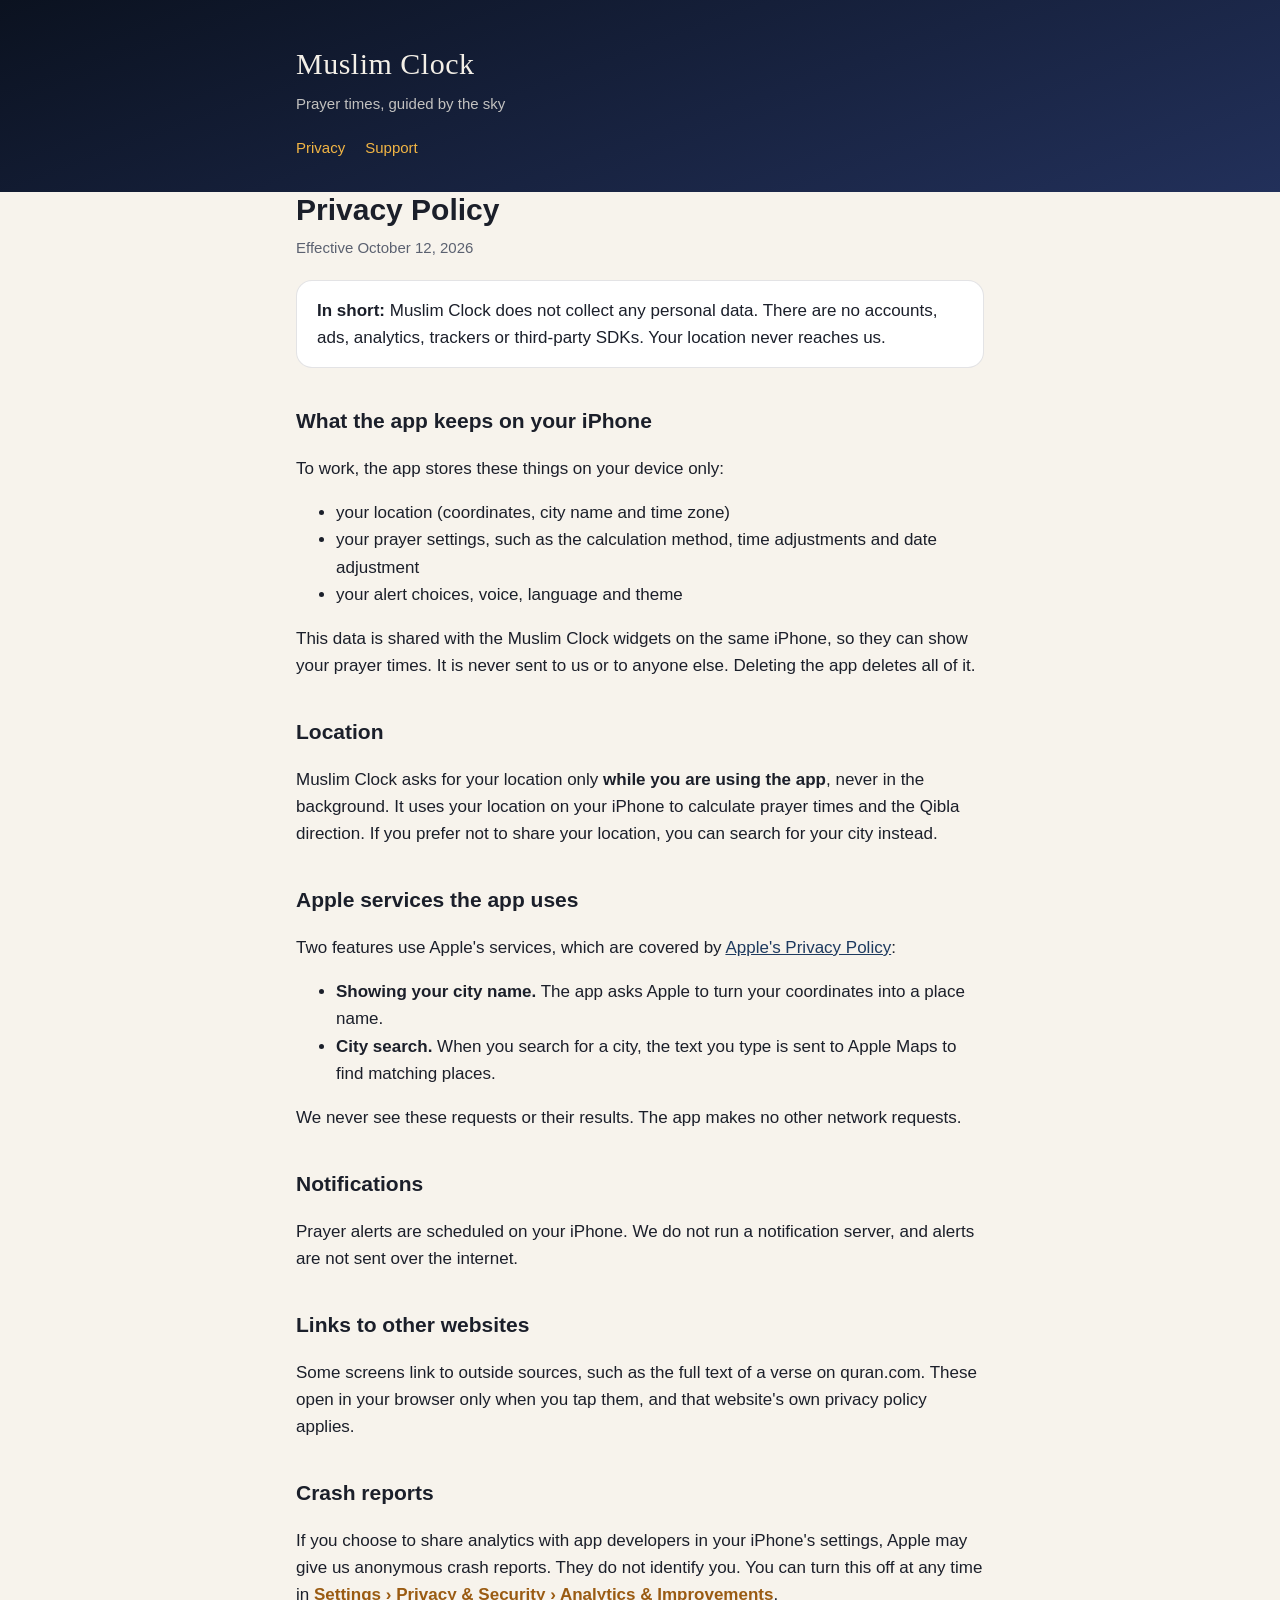
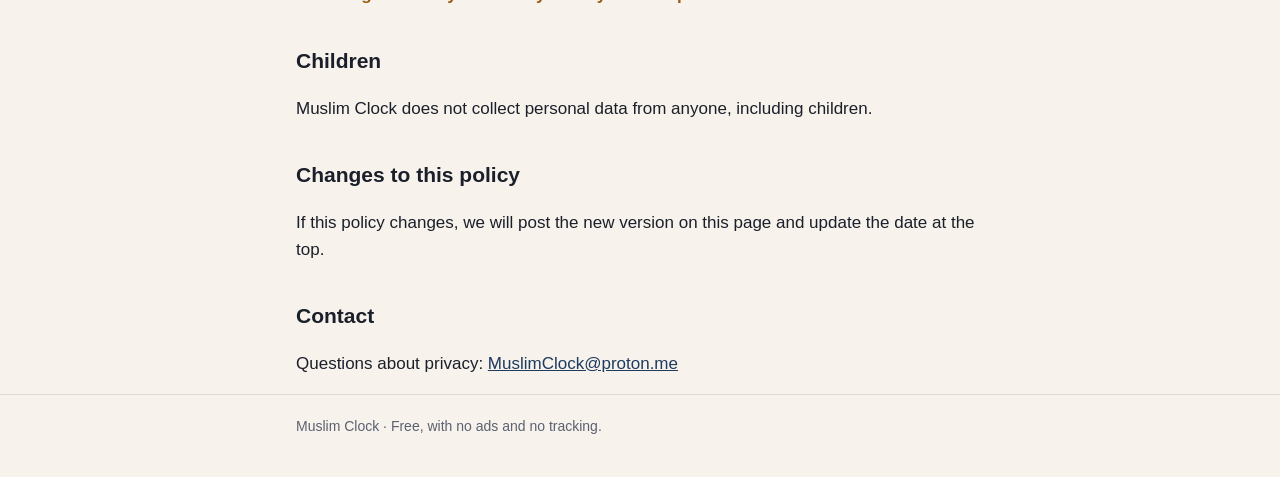
==== privacy.html @ 46ef985e "Add Muslim Clock privacy, support and landing pages Co-Authored-By: Claude Opus 5.5 <noreply@anthrop" ====
<!doctype html>
<html lang="en">
<head>
  <meta charset="utf-8">
  <meta name="viewport" content="width=device-width, initial-scale=1">
  <title>Privacy Policy · Muslim Clock</title>
  <meta name="description" content="Muslim Clock does not collect personal data. No accounts, ads, analytics or tracking.">
  <link rel="stylesheet" href="style.css">
</head>
<body>
  <header>
    <div class="wrap">
      <a class="brand" href="index.html">Muslim Clock</a>
      <span class="tagline">Prayer times, guided by the sky</span>
      <nav><a href="privacy.html">Privacy</a><a href="support.html">Support</a></nav>
    </div>
  </header>

  <main class="wrap">
    <h1>Privacy Policy</h1>
    <p class="meta">Effective October 12, 2026</p>

    <div class="card">
      <p><strong>In short:</strong> Muslim Clock does not collect any personal data. There are no accounts, ads, analytics, trackers or third-party SDKs. Your location never reaches us.</p>
    </div>

    <h2>What the app keeps on your iPhone</h2>
    <p>To work, the app stores these things on your device only:</p>
    <ul>
      <li>your location (coordinates, city name and time zone)</li>
      <li>your prayer settings, such as the calculation method, time adjustments and date adjustment</li>
      <li>your alert choices, voice, language and theme</li>
    </ul>
    <p>This data is shared with the Muslim Clock widgets on the same iPhone, so they can show your prayer times. It is never sent to us or to anyone else. Deleting the app deletes all of it.</p>

    <h2>Location</h2>
    <p>Muslim Clock asks for your location only <strong>while you are using the app</strong>, never in the background. It uses your location on your iPhone to calculate prayer times and the Qibla direction. If you prefer not to share your location, you can search for your city instead.</p>

    <h2>Apple services the app uses</h2>
    <p>Two features use Apple's services, which are covered by <a href="https://www.apple.com/legal/privacy/">Apple's Privacy Policy</a>:</p>
    <ul>
      <li><strong>Showing your city name.</strong> The app asks Apple to turn your coordinates into a place name.</li>
      <li><strong>City search.</strong> When you search for a city, the text you type is sent to Apple Maps to find matching places.</li>
    </ul>
    <p>We never see these requests or their results. The app makes no other network requests.</p>

    <h2>Notifications</h2>
    <p>Prayer alerts are scheduled on your iPhone. We do not run a notification server, and alerts are not sent over the internet.</p>

    <h2>Links to other websites</h2>
    <p>Some screens link to outside sources, such as the full text of a verse on quran.com. These open in your browser only when you tap them, and that website's own privacy policy applies.</p>

    <h2>Crash reports</h2>
    <p>If you choose to share analytics with app developers in your iPhone's settings, Apple may give us anonymous crash reports. They do not identify you. You can turn this off at any time in <span class="path">Settings › Privacy &amp; Security › Analytics &amp; Improvements</span>.</p>

    <h2>Children</h2>
    <p>Muslim Clock does not collect personal data from anyone, including children.</p>

    <h2>Changes to this policy</h2>
    <p>If this policy changes, we will post the new version on this page and update the date at the top.</p>

    <h2>Contact</h2>
    <p>Questions about privacy: <a href="mailto:MuslimClock@proton.me">MuslimClock@proton.me</a></p>
  </main>

  <footer><div class="wrap">Muslim Clock · Free, with no ads and no tracking.</div></footer>
</body>
</html>
---- style.css ----
/* Colours mirror spec/design-tokens.json (background, surface, text, primary, accent). */
:root {
  color-scheme: light dark;
  --bg: #F7F3EC;
  --surface: #FFFFFF;
  --text: #1B1F2A;
  --muted: #5B6170;
  --primary: #1E3A5F;
  --accent: #9A5B12;
  --line: rgba(27, 31, 42, 0.12);
}

@media (prefers-color-scheme: dark) {
  :root {
    --bg: #0B1220;
    --surface: #141C2E;
    --text: #F3EFE7;
    --muted: #A9B0BF;
    --primary: #9DBDF0;
    --accent: #F2B544;
    --line: rgba(243, 239, 231, 0.14);
  }
}

* { box-sizing: border-box; }

body {
  margin: 0;
  background: var(--bg);
  color: var(--text);
  font: 17px/1.6 -apple-system, BlinkMacSystemFont, "Segoe UI", Roboto, "Helvetica Neue", Arial, sans-serif;
}

header {
  background: linear-gradient(160deg, #0B1220, #22305A);
  color: #F3EFE7;
  padding: 40px 16px 32px;
}

header .wrap { display: flex; flex-direction: column; gap: 4px; }
header a { color: inherit; text-decoration: none; }
.brand { font-family: Georgia, "Times New Roman", serif; font-size: 30px; letter-spacing: 0.5px; }
.tagline { color: rgba(243, 239, 231, 0.78); font-size: 15px; }

nav { display: flex; gap: 20px; margin-top: 16px; font-size: 15px; }
nav a { color: #F2B544; }

.wrap { max-width: 720px; margin: 0 auto; padding: 0 16px; }
main { padding: 32px 0 48px; }

h1 { font-size: 30px; line-height: 1.2; margin: 0 0 8px; }
h2 { font-size: 21px; margin: 36px 0 8px; }
h3 { font-size: 17px; margin: 24px 0 4px; }
p, li { color: var(--text); }
.meta { color: var(--muted); font-size: 15px; margin-top: 0; }
a { color: var(--primary); }
strong { font-weight: 600; }

.card {
  background: var(--surface);
  border: 1px solid var(--line);
  border-radius: 16px;
  padding: 16px 20px;
  margin: 20px 0;
}
.card p:first-child { margin-top: 0; }
.card p:last-child, .card ul:last-child { margin-bottom: 0; }

.path { color: var(--accent); font-weight: 600; }

footer {
  border-top: 1px solid var(--line);
  color: var(--muted);
  font-size: 14px;
  padding: 20px 0 40px;
}
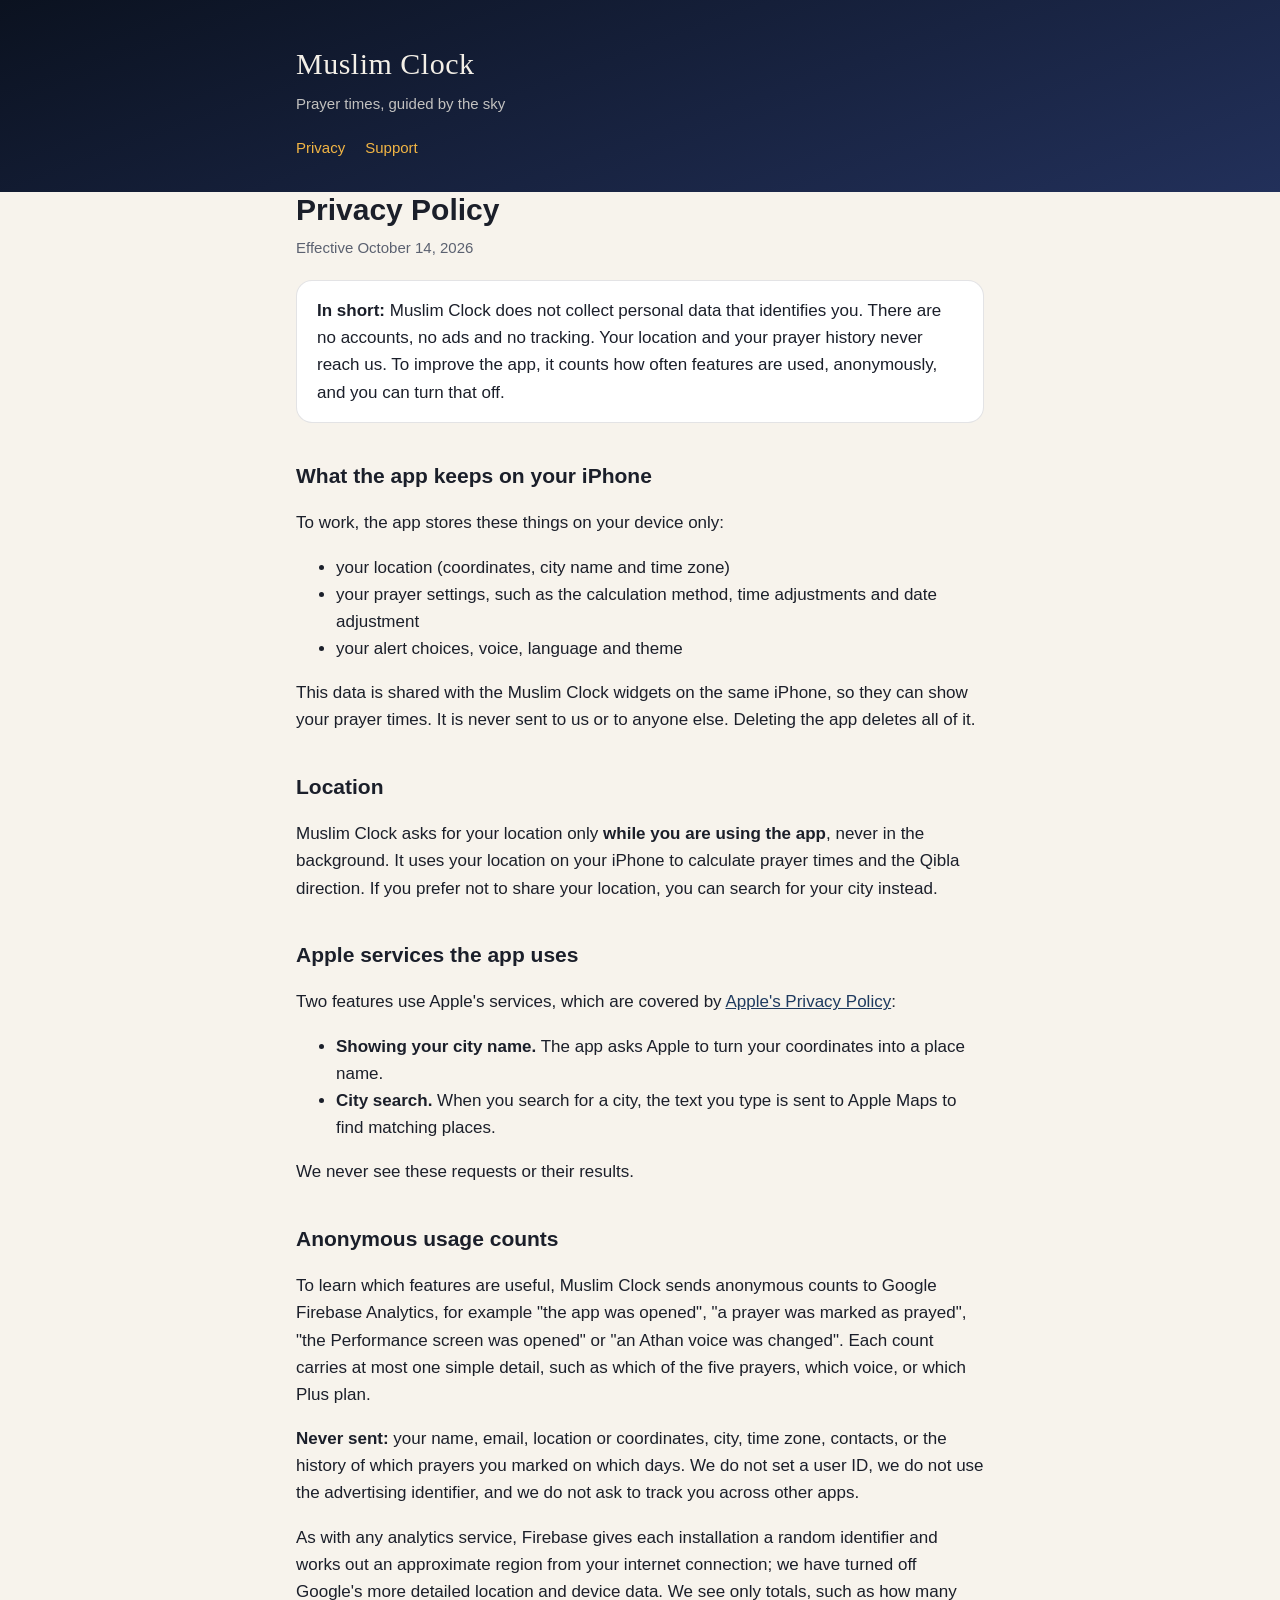
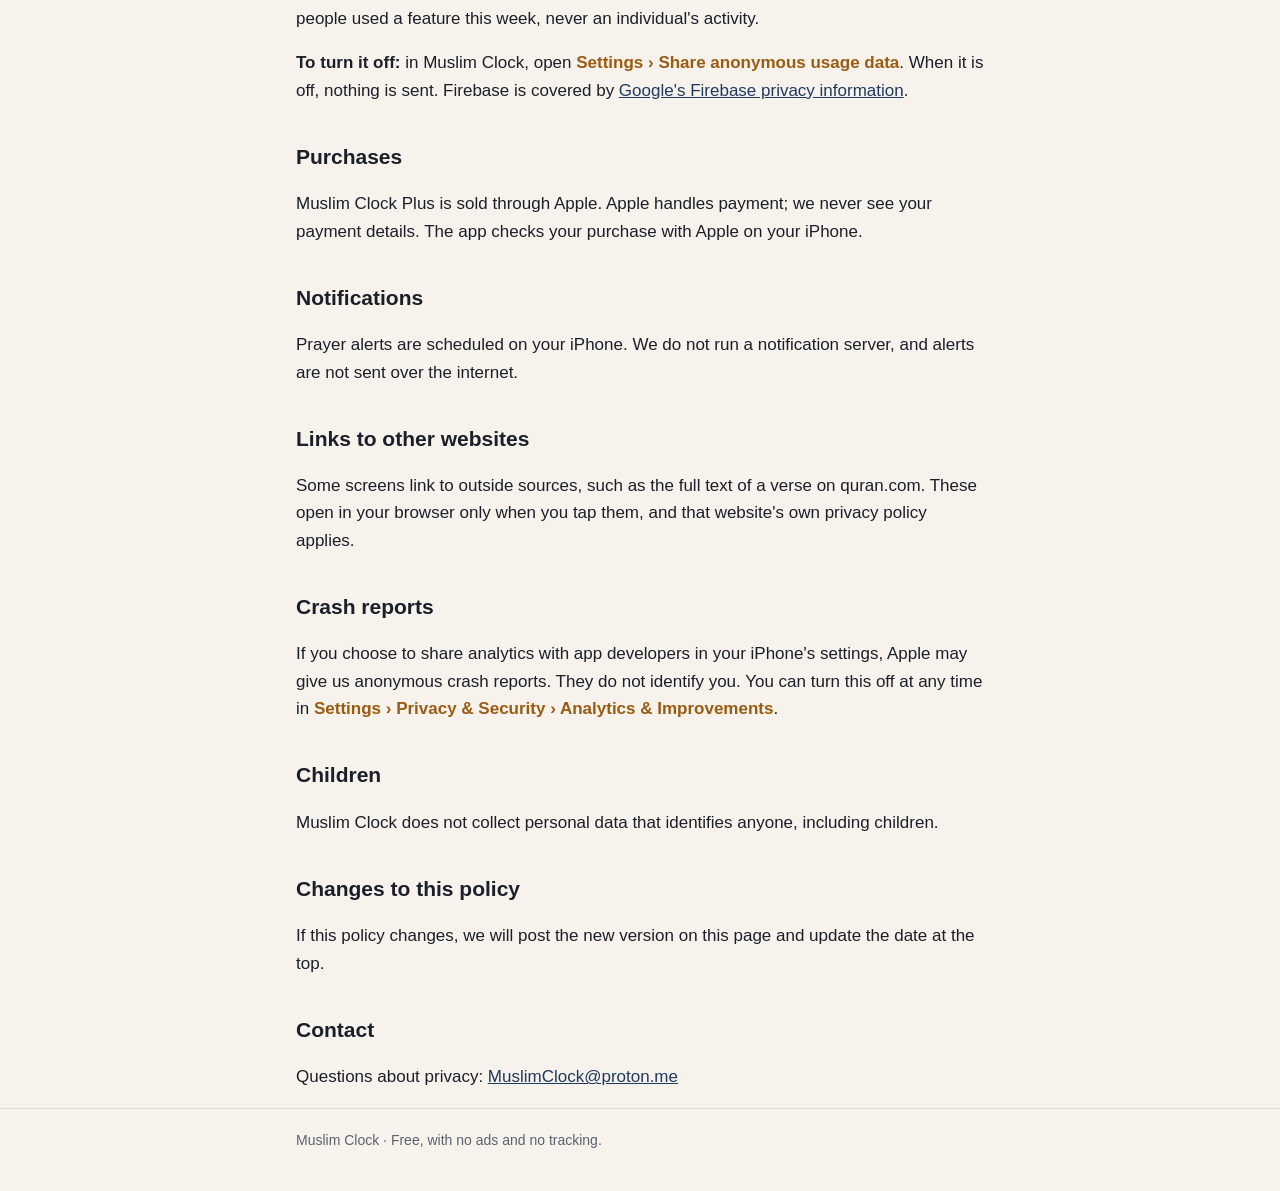
==== commit e44627a4: "Describe anonymous usage counts and Plus purchases in the privacy policy Co-Authored-By: Claude Opus" ====
--- a/privacy.html
+++ b/privacy.html
@@ -18,10 +18,10 @@
 
   <main class="wrap">
     <h1>Privacy Policy</h1>
-    <p class="meta">Effective October 12, 2026</p>
+    <p class="meta">Effective October 14, 2026</p>
 
     <div class="card">
-      <p><strong>In short:</strong> Muslim Clock does not collect any personal data. There are no accounts, ads, analytics, trackers or third-party SDKs. Your location never reaches us.</p>
+      <p><strong>In short:</strong> Muslim Clock does not collect personal data that identifies you. There are no accounts, no ads and no tracking. Your location and your prayer history never reach us. To improve the app, it counts how often features are used, anonymously, and you can turn that off.</p>
     </div>
 
     <h2>What the app keeps on your iPhone</h2>
@@ -42,7 +42,16 @@
       <li><strong>Showing your city name.</strong> The app asks Apple to turn your coordinates into a place name.</li>
       <li><strong>City search.</strong> When you search for a city, the text you type is sent to Apple Maps to find matching places.</li>
     </ul>
-    <p>We never see these requests or their results. The app makes no other network requests.</p>
+    <p>We never see these requests or their results.</p>
+
+    <h2>Anonymous usage counts</h2>
+    <p>To learn which features are useful, Muslim Clock sends anonymous counts to Google Firebase Analytics, for example "the app was opened", "a prayer was marked as prayed", "the Performance screen was opened" or "an Athan voice was changed". Each count carries at most one simple detail, such as which of the five prayers, which voice, or which Plus plan.</p>
+    <p><strong>Never sent:</strong> your name, email, location or coordinates, city, time zone, contacts, or the history of which prayers you marked on which days. We do not set a user ID, we do not use the advertising identifier, and we do not ask to track you across other apps.</p>
+    <p>As with any analytics service, Firebase gives each installation a random identifier and works out an approximate region from your internet connection; we have turned off Google's more detailed location and device data. We see only totals, such as how many people used a feature this week, never an individual's activity.</p>
+    <p><strong>To turn it off:</strong> in Muslim Clock, open <span class="path">Settings › Share anonymous usage data</span>. When it is off, nothing is sent. Firebase is covered by <a href="https://firebase.google.com/support/privacy">Google's Firebase privacy information</a>.</p>
+
+    <h2>Purchases</h2>
+    <p>Muslim Clock Plus is sold through Apple. Apple handles payment; we never see your payment details. The app checks your purchase with Apple on your iPhone.</p>
 
     <h2>Notifications</h2>
     <p>Prayer alerts are scheduled on your iPhone. We do not run a notification server, and alerts are not sent over the internet.</p>
@@ -54,7 +63,7 @@
     <p>If you choose to share analytics with app developers in your iPhone's settings, Apple may give us anonymous crash reports. They do not identify you. You can turn this off at any time in <span class="path">Settings › Privacy &amp; Security › Analytics &amp; Improvements</span>.</p>
 
     <h2>Children</h2>
-    <p>Muslim Clock does not collect personal data from anyone, including children.</p>
+    <p>Muslim Clock does not collect personal data that identifies anyone, including children.</p>
 
     <h2>Changes to this policy</h2>
     <p>If this policy changes, we will post the new version on this page and update the date at the top.</p>
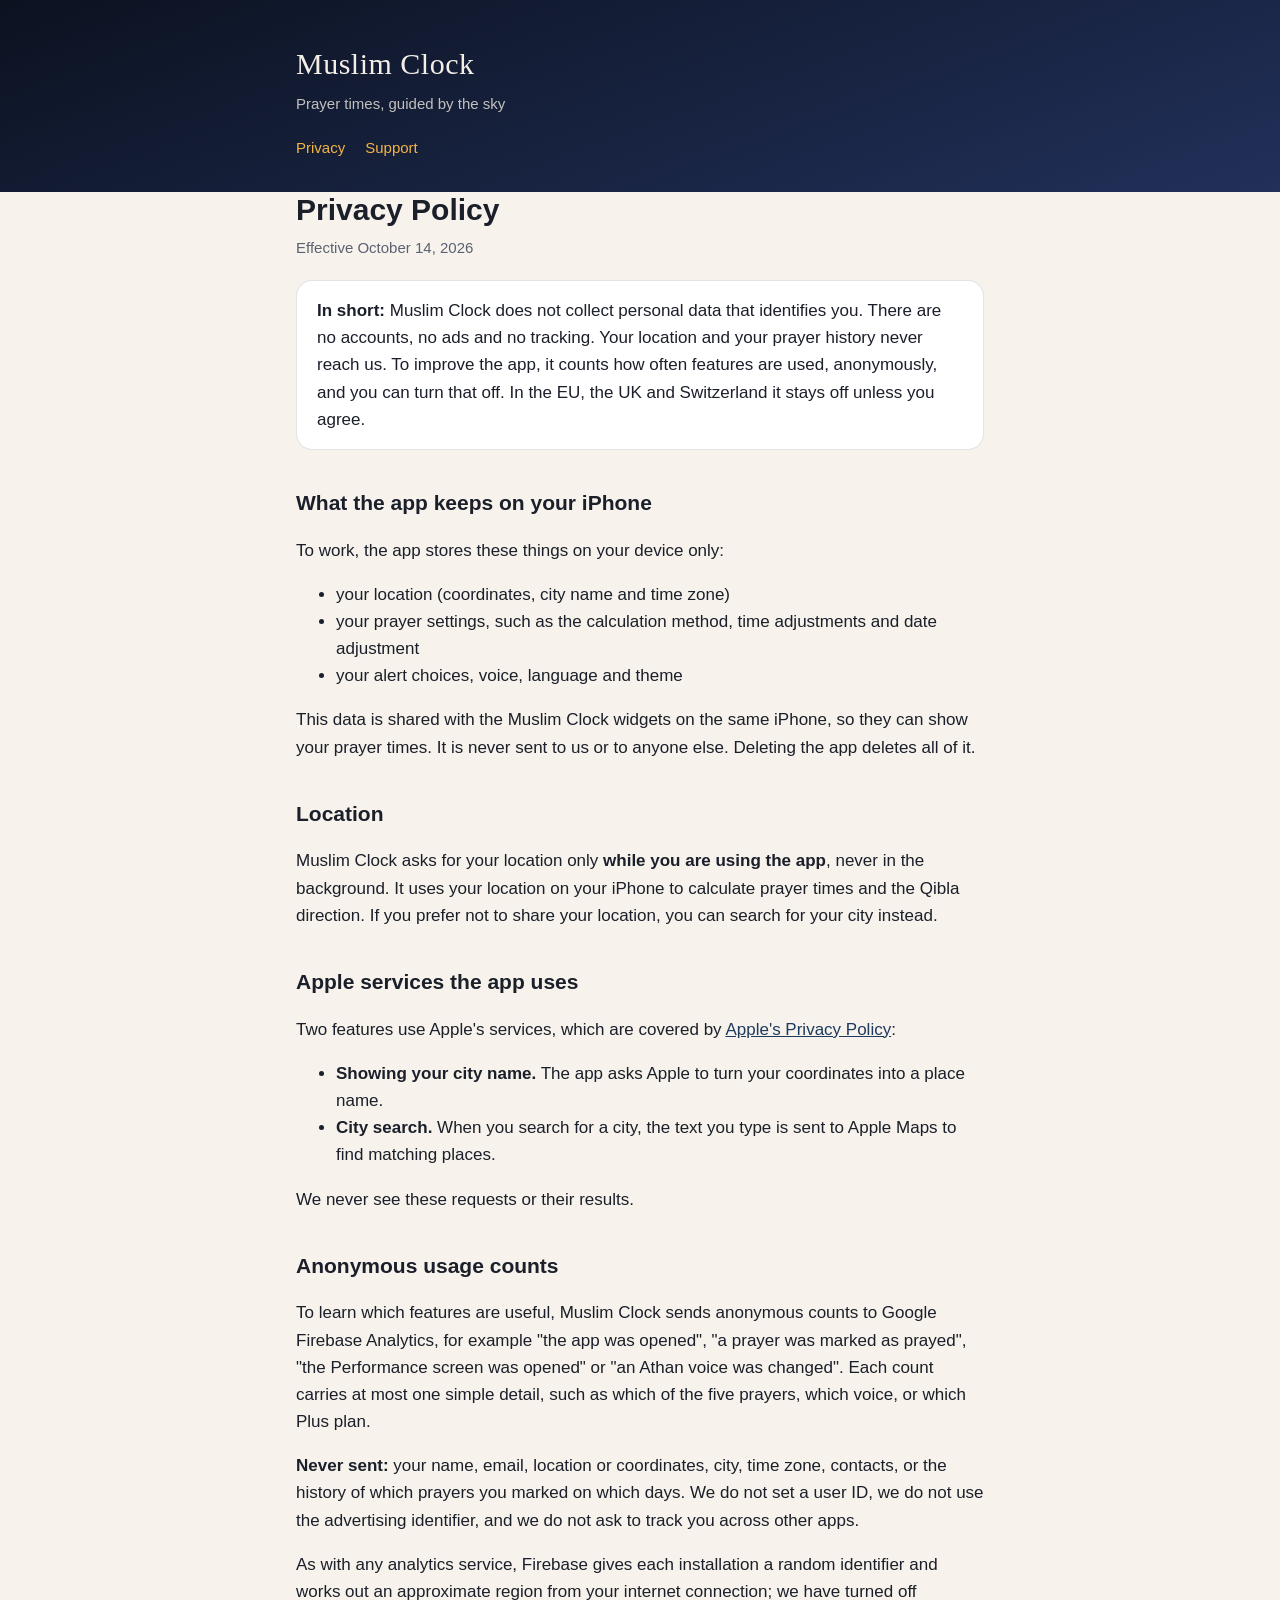
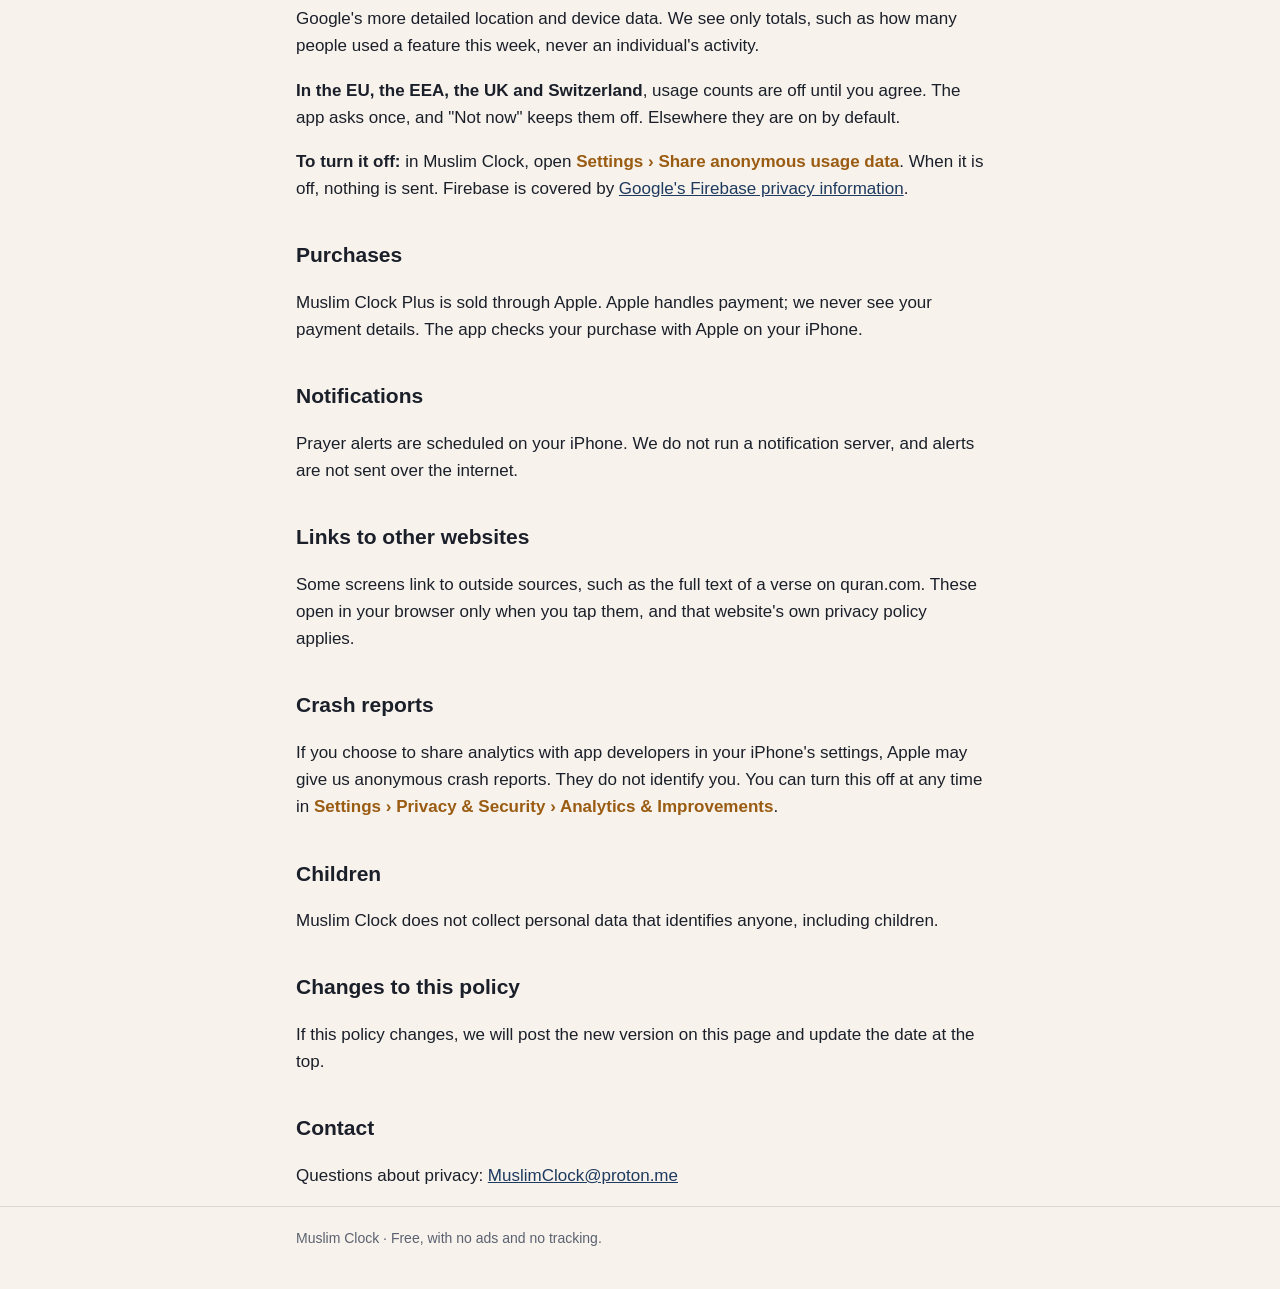
==== commit aaac2433: "Privacy: usage counts off by default in the EU, UK and Switzerland until the user agrees Co-Authored" ====
--- a/privacy.html
+++ b/privacy.html
@@ -21,7 +21,7 @@
     <p class="meta">Effective October 14, 2026</p>
 
     <div class="card">
-      <p><strong>In short:</strong> Muslim Clock does not collect personal data that identifies you. There are no accounts, no ads and no tracking. Your location and your prayer history never reach us. To improve the app, it counts how often features are used, anonymously, and you can turn that off.</p>
+      <p><strong>In short:</strong> Muslim Clock does not collect personal data that identifies you. There are no accounts, no ads and no tracking. Your location and your prayer history never reach us. To improve the app, it counts how often features are used, anonymously, and you can turn that off. In the EU, the UK and Switzerland it stays off unless you agree.</p>
     </div>
 
     <h2>What the app keeps on your iPhone</h2>
@@ -48,6 +48,7 @@
     <p>To learn which features are useful, Muslim Clock sends anonymous counts to Google Firebase Analytics, for example "the app was opened", "a prayer was marked as prayed", "the Performance screen was opened" or "an Athan voice was changed". Each count carries at most one simple detail, such as which of the five prayers, which voice, or which Plus plan.</p>
     <p><strong>Never sent:</strong> your name, email, location or coordinates, city, time zone, contacts, or the history of which prayers you marked on which days. We do not set a user ID, we do not use the advertising identifier, and we do not ask to track you across other apps.</p>
     <p>As with any analytics service, Firebase gives each installation a random identifier and works out an approximate region from your internet connection; we have turned off Google's more detailed location and device data. We see only totals, such as how many people used a feature this week, never an individual's activity.</p>
+    <p><strong>In the EU, the EEA, the UK and Switzerland</strong>, usage counts are off until you agree. The app asks once, and "Not now" keeps them off. Elsewhere they are on by default.</p>
     <p><strong>To turn it off:</strong> in Muslim Clock, open <span class="path">Settings › Share anonymous usage data</span>. When it is off, nothing is sent. Firebase is covered by <a href="https://firebase.google.com/support/privacy">Google's Firebase privacy information</a>.</p>
 
     <h2>Purchases</h2>
